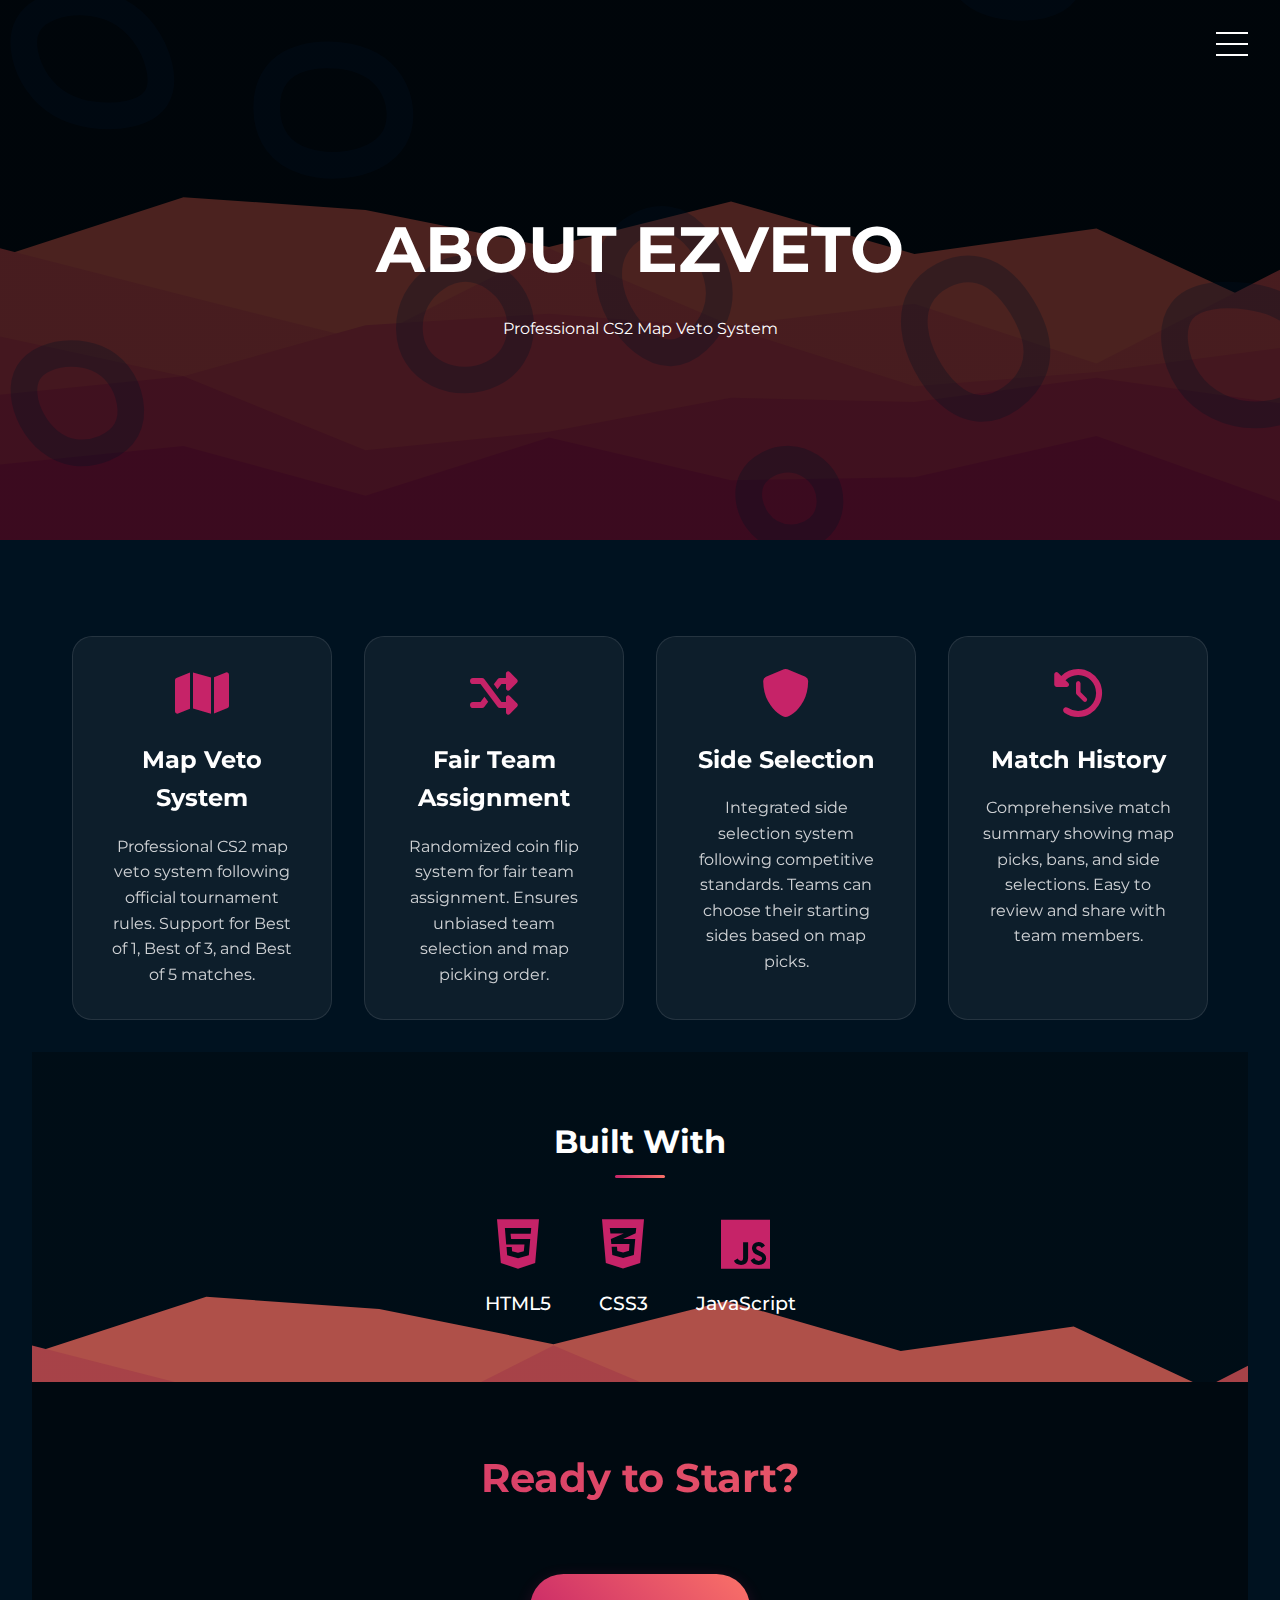
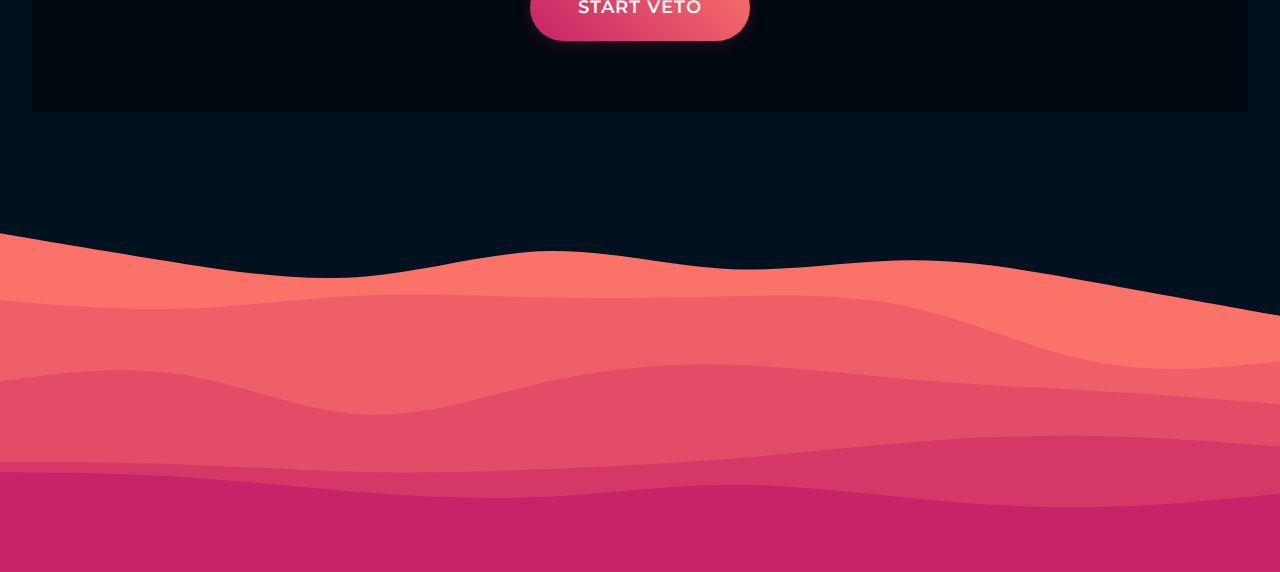
==== about.html @ da6d8704 "Added About Section" ====
<!DOCTYPE html>
<html lang="en">
<head>
    <meta charset="UTF-8">
    <meta name="viewport" content="width=device-width, initial-scale=1.0">
    <title>About EZVeto</title>
    <link rel="stylesheet" href="styles.css">
    <link rel="stylesheet" href="https://cdnjs.cloudflare.com/ajax/libs/font-awesome/6.0.0/css/all.min.css">
    <link href="https://fonts.googleapis.com/css2?family=Montserrat:wght@400;500;600;700&display=swap" rel="stylesheet">
</head>
<body>
    <header class="hero about-hero">
        <div class="hamburger-menu">
            <div class="hamburger">
                <span></span>
                <span></span>
                <span></span>
            </div>
            <nav class="menu">
                <ul>
                    <li><a href="index.html">Home</a></li>
                    <li><a href="index.html#veto">Veto</a></li>
                    <li><a href="#about">About</a></li>
                </ul>
            </nav>
        </div>
        <div class="hero-content">
            <h1>About EZVeto</h1>
            <p>Professional CS2 Map Veto System</p>
        </div>
    </header>

    <section class="about-section">
        <div class="about-container">
            <div class="about-card">
                <i class="fas fa-map"></i>
                <h2>Map Veto System</h2>
                <p>Professional CS2 map veto system following official tournament rules. Support for Best of 1, Best of 3, and Best of 5 matches.</p>
            </div>

            <div class="about-card">
                <i class="fas fa-random"></i>
                <h2>Fair Team Assignment</h2>
                <p>Randomized coin flip system for fair team assignment. Ensures unbiased team selection and map picking order.</p>
            </div>

            <div class="about-card">
                <i class="fas fa-shield-alt"></i>
                <h2>Side Selection</h2>
                <p>Integrated side selection system following competitive standards. Teams can choose their starting sides based on map picks.</p>
            </div>

            <div class="about-card">
                <i class="fas fa-history"></i>
                <h2>Match History</h2>
                <p>Comprehensive match summary showing map picks, bans, and side selections. Easy to review and share with team members.</p>
            </div>
        </div>

        <div class="tech-stack">
            <h2>Built With</h2>
            <div class="tech-icons">
                <div class="tech-item">
                    <i class="fab fa-html5"></i>
                    <span>HTML5</span>
                </div>
                <div class="tech-item">
                    <i class="fab fa-css3-alt"></i>
                    <span>CSS3</span>
                </div>
                <div class="tech-item">
                    <i class="fab fa-js"></i>
                    <span>JavaScript</span>
                </div>
            </div>
        </div>

        <div class="cta-section">
            <h2>Ready to Start?</h2>
            <a href="index.html#veto" class="cta-button"><span>Start Veto</span></a>
        </div>
    </section>

    <footer class="footer">
        <!-- Same footer as main page -->
    </footer>
</body>
</html>
---- styles.css ----
@import url('https://fonts.googleapis.com/css2?family=Montserrat:wght@400;500;600;700&display=swap');

:root {
    --primary-color: #001220;
    --accent-color: #C62368;
    --text-color: #ffffff;
    --secondary-color: #2d2d2d;
}

* {
    margin: 0;
    padding: 0;
    box-sizing: border-box;
}

body {
    font-family: 'Montserrat', sans-serif;
    background-color: var(--primary-color);
    color: var(--text-color);
    line-height: 1.6;
}

/* Header Styles */
.hero {
    height: 100vh;
    background: linear-gradient(rgba(0, 0, 0, 0.7), rgba(0, 0, 0, 0.7)),
                url('images/hero-bg.jpg') no-repeat center center/cover;
    display: flex;
    flex-direction: column;
    position: relative;
    overflow: hidden;
}

.hero::before {
    content: '';
    position: absolute;
    top: 50%;
    left: 50%;
    transform: translate(-50%, -50%);
    width: 100%;
    height: 100%;
    background-image: url('blob.svg');
    background-repeat: no-repeat;
    background-position: center;
    background-size: cover;
    opacity: 0.3;
    z-index: 0;
}

nav, .hero-content {
    position: relative;
    z-index: 1;
}

.logo {
    font-size: 1.5rem;
    font-weight: 700;
    color: var(--accent-color);
}

.nav-links a {
    color: var(--text-color);
    text-decoration: none;
    margin-left: 2rem;
    transition: color 0.3s ease;
}

.nav-links a:hover {
    color: var(--accent-color);
}

.hero-content {
    flex: 1;
    display: flex;
    flex-direction: column;
    justify-content: center;
    align-items: center;
    text-align: center;
    padding: 2rem;
}

.hero-content h1 {
    font-size: 4rem;
    margin-bottom: 1rem;
    text-transform: uppercase;
    font-weight: 700;
}

.cta-button {
    display: inline-block;
    padding: 1.2rem 3rem;
    background: linear-gradient(45deg, var(--accent-color), #fa7268);
    color: var(--text-color);
    text-decoration: none;
    border-radius: 50px;
    margin-top: 2rem;
    font-weight: 600;
    font-size: 1.1rem;
    letter-spacing: 1px;
    text-transform: uppercase;
    transition: all 0.3s ease;
    box-shadow: 0 4px 15px rgba(198, 35, 104, 0.2);
    position: relative;
    overflow: hidden;
}

.cta-button::before {
    content: '';
    position: absolute;
    top: 0;
    left: 0;
    width: 100%;
    height: 100%;
    background: linear-gradient(45deg, #fa7268, var(--accent-color));
    opacity: 0;
    transition: opacity 0.3s ease;
}

.cta-button:hover {
    transform: translateY(-3px);
    box-shadow: 0 6px 20px rgba(198, 35, 104, 0.3);
}

.cta-button:hover::before {
    opacity: 1;
}

.cta-button span {
    position: relative;
    z-index: 1;
}

/* Veto Section */
.veto-section {
    min-height: 100vh;
    padding: 4rem 2rem;
    position: relative;
}

.progress-container {
    display: flex;
    justify-content: center;
    margin-bottom: 3rem;
    gap: 2rem;
}

.progress-step {
    padding: 0.5rem 1.5rem;
    border-radius: 20px;
    background: var(--secondary-color);
    color: var(--text-color);
    opacity: 0.5;
    transition: all 0.3s ease;
}

.progress-step.active {
    opacity: 1;
    background: var(--accent-color);
}

.phase-container {
    display: none;
    opacity: 0;
    transition: opacity 0.3s ease;
}

.phase-container.active {
    display: block;
    opacity: 1;
}

/* Coin Flip Animation */
.coin-container {
    display: flex;
    flex-direction: column;
    align-items: center;
    perspective: 1000px;
    margin: 4rem auto;
    width: 200px;
}

.coin {
    position: relative;
    width: 200px;
    height: 200px;
    transform-style: preserve-3d;
    transition: transform 1.5s ease-in-out;
}

.coin .side-a,
.coin .side-b {
    position: absolute;
    width: 100%;
    height: 100%;
    backface-visibility: hidden;
    border-radius: 50%;
    display: flex;
    align-items: center;
    justify-content: center;
    font-size: 1.5rem;
    font-weight: bold;
    background: linear-gradient(45deg, var(--accent-color), #fa7268);
    box-shadow: 0 0 20px rgba(198, 35, 104, 0.3);
}

.coin .side-b {
    transform: rotateY(180deg);
}

@keyframes spin {
    0% { transform: rotateY(0); }
    100% { transform: rotateY(1800deg); }
}

/* Maps Grid */
.maps-grid {
    display: grid;
    grid-template-columns: repeat(auto-fit, minmax(250px, 1fr));
    gap: 2rem;
    margin: 2rem 0;
}

.map-card {
    position: relative;
    transition: all 0.3s ease;
}

.map-card.banned {
    opacity: 0.3;
    transform: scale(0.95) translateY(10px);
}

.map-card.selected {
    transform: scale(1.05);
    box-shadow: 0 0 20px rgba(198, 35, 104, 0.5);
}

/* Side Selection */
.sides-container {
    display: flex;
    justify-content: center;
    gap: 4rem;
    margin: 3rem 0;
}

.side {
    width: 120px;
    height: 120px;
    display: flex;
    align-items: center;
    justify-content: center;
    border-radius: 20px;
    background: rgba(255, 255, 255, 0.05);
    cursor: pointer;
    transition: all 0.3s ease;
    backdrop-filter: blur(4px);
    border: 1px solid rgba(255, 255, 255, 0.1);
    font-size: 1.8rem;
    font-weight: 600;
    position: relative;
    overflow: hidden;
}

.side::before {
    content: '';
    position: absolute;
    top: 0;
    left: -100%;
    width: 100%;
    height: 100%;
    background: linear-gradient(
        90deg,
        transparent,
        rgba(255, 255, 255, 0.1),
        transparent
    );
    transition: 0.5s;
}

.side:hover::before {
    left: 100%;
}

.side.ct {
    color: #5AB2FF;
    border-color: rgba(90, 178, 255, 0.3);
}

.side.t {
    color: #FFB156;
    border-color: rgba(255, 177, 86, 0.3);
}

.side:hover {
    transform: translateY(-5px);
}

.side.ct:hover {
    background: rgba(90, 178, 255, 0.1);
    box-shadow: 0 8px 32px 0 rgba(90, 178, 255, 0.2);
}

.side.t:hover {
    background: rgba(255, 177, 86, 0.1);
    box-shadow: 0 8px 32px 0 rgba(255, 177, 86, 0.2);
}

.side.selected {
    transform: scale(1.05);
}

.side.ct.selected {
    background: rgba(90, 178, 255, 0.2);
    border-color: rgba(90, 178, 255, 0.5);
    box-shadow: 0 8px 32px 0 rgba(90, 178, 255, 0.3);
}

.side.t.selected {
    background: rgba(255, 177, 86, 0.2);
    border-color: rgba(255, 177, 86, 0.5);
    box-shadow: 0 8px 32px 0 rgba(255, 177, 86, 0.3);
}

/* Add icons to the sides */
.side::after {
    font-family: "Font Awesome 5 Free";
    font-size: 2.5rem;
    margin-bottom: 0.5rem;
    display: block;
}

.side.ct::after {
    content: '\f132';  /* shield icon */
}

.side.t::after {
    content: '\f554';  /* skull icon */
}

.side {
    flex-direction: column;
}

/* Add animation for selection */
@keyframes selectPulse {
    0% {
        transform: scale(1.05);
    }
    50% {
        transform: scale(1.1);
    }
    100% {
        transform: scale(1.05);
    }
}

.side.selected {
    animation: selectPulse 2s infinite;
}

/* Responsive adjustments */
@media (max-width: 480px) {
    .sides-container {
        gap: 2rem;
    }
    
    .side {
        width: 100px;
        height: 100px;
        font-size: 1.5rem;
    }
    
    .side::after {
        font-size: 2rem;
    }
}

/* Summary */
.summary-content {
    text-align: center;
    margin: 3rem 0;
}

/* Add styles for the reset/new veto button */
.reset-button {
    padding: 1.5rem 3rem;
    font-size: 1.3rem;
    background: linear-gradient(135deg, #1a2a3a, #1a2a3c);
    color: var(--text-color);
    border: none;
    border-radius: 50px;
    cursor: pointer;
    transition: all 0.4s cubic-bezier(0.175, 0.885, 0.32, 1.275);
    font-weight: 600;
    text-transform: uppercase;
    position: relative;
    overflow: hidden;
    z-index: 1;
    margin: 2rem auto;
    display: block;
}

.reset-button::before {
    content: '';
    position: absolute;
    top: 0;
    left: 0;
    width: 100%;
    height: 100%;
    background: linear-gradient(45deg, var(--accent-color), #fa7268);
    opacity: 0;
    transition: opacity 0.3s ease;
    z-index: -1;
}

.reset-button:hover {
    transform: translateY(-3px);
    box-shadow: 0 6px 20px rgba(198, 35, 104, 0.2);
}

.reset-button:hover::before {
    opacity: 1;
}

.reset-button:active {
    transform: translateY(-1px);
    box-shadow: 0 3px 10px rgba(198, 35, 104, 0.2);
}

/* Footer Styles */
.footer {
    background-color: transparent;
    position: relative;
    margin-top: 300px;
    padding: 4rem 2rem 2rem;
}

.footer::before {
    content: '';
    position: absolute;
    top: -300px;
    left: 0;
    width: 100%;
    height: calc(100% + 300px);
    background-image: url('layer.svg');
    background-position: bottom;
    background-repeat: no-repeat;
    background-size: 100% auto;
    z-index: -1;
    pointer-events: none;
}

.footer-content {
    position: relative;
    z-index: 1;
    max-width: 1200px;
    margin: 0 auto;
    display: grid;
    grid-template-columns: repeat(auto-fit, minmax(250px, 1fr));
    gap: 3rem;
    padding: 0 2rem;
}

.footer-section h4 {
    color: var(--text-color);
    font-size: 1.2rem;
    margin-bottom: 1.5rem;
    font-weight: 700;
}

.footer-section p {
    color: var(--text-color);
    opacity: 1;
    line-height: 1.6;
    font-weight: 500;
}

.footer-section ul {
    list-style: none;
}

.footer-section ul li {
    margin-bottom: 0.8rem;
}

.footer-section ul li a {
    color: var(--text-color);
    text-decoration: none;
    opacity: 1;
    transition: all 0.3s ease;
    font-weight: 500;
}

.footer-section ul li a:hover {
    color: var(--accent-color);
    opacity: 1;
}

.footer-section ul li a i {
    margin-right: 0.5rem;
}

.footer-bottom {
    position: relative;
    z-index: 1;
    text-align: center;
    margin-top: 4rem;
    padding-top: 2rem;
    border-top: 1px solid rgba(255, 255, 255, 0.1);
}

.footer-bottom p {
    color: var(--text-color);
    opacity: 1;
    font-size: 0.9rem;
    font-weight: 500;
}

@media (max-width: 768px) {
    .footer-content {
        grid-template-columns: 1fr;
        gap: 2rem;
    }

    .footer-section {
        text-align: center;
    }
}

/* Remove old nav styles and add hamburger styles */
.hamburger-menu {
    position: fixed;
    top: 2rem;
    right: 2rem;
    z-index: 100;
}

.hamburger {
    width: 32px;
    height: 24px;
    position: relative;
    cursor: pointer;
    display: flex;
    flex-direction: column;
    justify-content: space-between;
    z-index: 101;
}

.hamburger span {
    display: block;
    width: 100%;
    height: 2px;
    background-color: var(--text-color);
    transition: all 0.3s ease;
}

/* Hamburger animation */
.hamburger.active span:nth-child(1) {
    transform: translateY(11px) rotate(45deg);
}

.hamburger.active span:nth-child(2) {
    opacity: 0;
}

.hamburger.active span:nth-child(3) {
    transform: translateY(-11px) rotate(-45deg);
}

/* Menu styles */
.menu {
    position: fixed;
    top: 0;
    right: -100%;
    width: 300px;
    height: 100vh;
    background: rgba(0, 18, 32, 0.95);
    backdrop-filter: blur(10px);
    padding: 6rem 2rem 2rem;
    transition: right 0.3s ease;
}

.menu.active {
    right: 0;
}

.menu ul {
    list-style: none;
}

.menu ul li {
    margin-bottom: 1.5rem;
}

.menu ul li a {
    color: var(--text-color);
    text-decoration: none;
    font-size: 1.2rem;
    font-weight: 500;
    transition: color 0.3s ease;
}

.menu ul li a:hover {
    color: var(--accent-color);
}

@media (max-width: 768px) {
    .menu {
        width: 100%;
    }
}

/* Add/modify these styles */
.format-buttons {
    display: flex;
    justify-content: center;
    gap: 2rem;
    margin: 3rem 0;
}

.format-btn {
    padding: 1.5rem 3rem;
    font-size: 1.3rem;
    background: linear-gradient(135deg, #1a2a3a, #1a2a3c);
    color: var(--text-color);
    border: none;
    border-radius: 50px;
    cursor: pointer;
    transition: all 0.4s cubic-bezier(0.175, 0.885, 0.32, 1.275);
    font-weight: 600;
    text-transform: uppercase;
    position: relative;
    overflow: hidden;
    z-index: 1;
}

.format-btn::before {
    content: '';
    position: absolute;
    top: 0;
    left: -100%;
    width: 100%;
    height: 100%;
    background: linear-gradient(
        90deg,
        transparent,
        rgba(255, 255, 255, 0.2),
        transparent
    );
    transition: 0.5s;
}

.format-btn:hover {
    transform: translateY(-3px);
    background: rgba(255, 255, 255, 0.15);
    box-shadow: 0 8px 32px 0 rgba(31, 38, 135, 0.47);
}

.format-btn:hover::before {
    left: 100%;
}

/* Coin Flip Button */
.flip-button {
    padding: 1rem 2.5rem;
    font-size: 1.1rem;
    background: linear-gradient(
        45deg,
        rgba(198, 35, 104, 0.8),
        rgba(250, 114, 104, 0.8)
    );
    color: var(--text-color);
    border: none;
    border-radius: 50px;
    cursor: pointer;
    transition: all 0.3s ease;
    backdrop-filter: blur(4px);
    box-shadow: 0 8px 32px 0 rgba(198, 35, 104, 0.3);
    font-weight: 600;
    letter-spacing: 1px;
    text-transform: uppercase;
    margin: 2rem auto;
    position: relative;
    overflow: hidden;
    display: block;
}

.flip-button::before {
    content: '';
    position: absolute;
    top: 0;
    left: 0;
    width: 100%;
    height: 100%;
    background: linear-gradient(
        45deg,
        rgba(250, 114, 104, 0.8),
        rgba(198, 35, 104, 0.8)
    );
    opacity: 0;
    transition: opacity 0.3s ease;
}

.flip-button:hover {
    transform: translateY(-3px);
    box-shadow: 0 12px 32px 0 rgba(198, 35, 104, 0.4);
}

.flip-button:hover::before {
    opacity: 1;
}

.flip-button:disabled {
    opacity: 0.7;
    cursor: not-allowed;
    transform: none;
}

/* Map Items */
.maps-list {
    display: grid;
    grid-template-columns: repeat(auto-fit, minmax(150px, 1fr));
    gap: 1rem;
    max-width: 800px;
    margin: 2rem auto;
    padding: 0 1rem;
}

.map-item {
    padding: 1rem;
    background: rgba(255, 255, 255, 0.05);
    border-radius: 12px;
    cursor: pointer;
    transition: all 0.3s ease;
    text-align: center;
    backdrop-filter: blur(4px);
    border: 1px solid rgba(255, 255, 255, 0.1);
    font-weight: 500;
    letter-spacing: 0.5px;
    position: relative;
    overflow: hidden;
    display: flex;
    align-items: center;
    justify-content: center;
    min-height: 60px;
}

.map-item::before {
    content: '';
    position: absolute;
    top: 0;
    left: -100%;
    width: 100%;
    height: 100%;
    background: linear-gradient(
        90deg,
        transparent,
        rgba(255, 255, 255, 0.1),
        transparent
    );
    transition: 0.5s;
}

.map-item:hover {
    transform: translateY(-2px);
    background: rgba(198, 35, 104, 0.2);
    border-color: rgba(198, 35, 104, 0.3);
}

.map-item:hover::before {
    left: 100%;
}

.map-item.banned {
    opacity: 0.5;
    text-decoration: line-through;
    cursor: not-allowed;
    transform: scale(0.95);
    background: rgba(255, 0, 0, 0.1);
}

.map-item.picked {
    background: rgba(198, 35, 104, 0.3);
    transform: scale(1.02);
    border-color: rgba(198, 35, 104, 0.5);
    font-weight: 600;
}

/* Ban Lists */
.veto-status {
    display: grid;
    grid-template-columns: repeat(auto-fit, minmax(200px, 1fr));
    gap: 1.5rem;
    margin: 2rem auto;
    max-width: 800px;
    padding: 0 1rem;
}

.team-bans {
    flex: unset;
    max-width: none;
    width: 100%;
}

.team-bans h3 {
    text-align: center;
    margin-bottom: 1rem;
    color: var(--accent-color);
    font-weight: 600;
}

.ban-list {
    list-style: none;
    margin-top: 1rem;
}

.ban-list li {
    padding: 0.8rem;
    background: rgba(255, 255, 255, 0.05);
    margin-bottom: 0.8rem;
    border-radius: 8px;
    text-align: center;
    transition: all 0.3s ease;
    border: 1px solid rgba(255, 255, 255, 0.1);
}

.ban-list li.pick {
    background: rgba(198, 35, 104, 0.2);
    border-color: rgba(198, 35, 104, 0.3);
}

/* Turn Indicator */
.turn-indicator {
    text-align: center;
    font-size: 1.5rem;
    font-weight: 600;
    color: var(--accent-color);
    margin: 1rem 0;
    padding: 1rem;
    background: rgba(255, 255, 255, 0.05);
    border-radius: 50px;
    backdrop-filter: blur(4px);
    border: 1px solid rgba(255, 255, 255, 0.1);
    animation: pulse 2s infinite;
    transition: all 0.3s ease;
}

@keyframes pulse {
    0% {
        transform: scale(1);
        color: var(--accent-color);
    }
    50% {
        transform: scale(1.05);
        color: #fa7268;
    }
    100% {
        transform: scale(1);
        color: var(--accent-color);
    }
}

/* Phase Headers */
.phase-container h2 {
    text-align: center;
    margin-bottom: 2rem;
    font-size: 2rem;
    font-weight: 600;
    background: linear-gradient(45deg, var(--accent-color), #fa7268);
    -webkit-background-clip: text;
    -webkit-text-fill-color: transparent;
    position: relative;
}

.phase-container h2::after {
    content: '';
    position: absolute;
    bottom: -10px;
    left: 50%;
    transform: translateX(-50%);
    width: 50px;
    height: 3px;
    background: linear-gradient(45deg, var(--accent-color), #fa7268);
    border-radius: 3px;
}

.map-order-item {
    background: rgba(255, 255, 255, 0.05);
    padding: 1rem;
    margin: 0.5rem 0;
    border-radius: 8px;
    backdrop-filter: blur(4px);
    border: 1px solid rgba(255, 255, 255, 0.1);
}

/* Add responsive breakpoints */
@media (max-width: 768px) {
    .maps-list {
        grid-template-columns: repeat(2, 1fr);
        gap: 0.8rem;
    }
}

@media (max-width: 480px) {
    .maps-list {
        grid-template-columns: repeat(1, 1fr);
        max-width: 300px;
    }
}

/* Add a subtle animation for state changes */
.map-item {
    animation: fadeIn 0.3s ease-out;
}

@keyframes fadeIn {
    from {
        opacity: 0;
        transform: translateY(10px);
    }
    to {
        opacity: 1;
        transform: translateY(0);
    }
}

/* Add these styles for the summary cards */
.maps-summary {
    display: flex;
    flex-direction: column;
    gap: 1.5rem;
    max-width: 600px;
    margin: 0 auto;
}

.format-display {
    background: rgba(255, 255, 255, 0.05);
    padding: 1.5rem;
    border-radius: 12px;
    margin-bottom: 2rem;
    backdrop-filter: blur(4px);
    border: 1px solid rgba(255, 255, 255, 0.1);
    max-width: 600px;
    margin: 0 auto 2rem;
}

.format-display h3 {
    font-size: 1.8rem;
    background: linear-gradient(45deg, var(--accent-color), #fa7268);
    -webkit-background-clip: text;
    -webkit-text-fill-color: transparent;
    text-align: center;
    font-weight: 700;
}

.map-summary-card {
    background: rgba(255, 255, 255, 0.05);
    border-radius: 12px;
    overflow: hidden;
    backdrop-filter: blur(4px);
    border: 1px solid rgba(255, 255, 255, 0.1);
    transition: all 0.3s ease;
}

.map-summary-card:hover {
    transform: translateY(-2px);
    box-shadow: 0 8px 32px 0 rgba(31, 38, 135, 0.2);
}

.map-number {
    background: linear-gradient(45deg, var(--accent-color), #fa7268);
    color: var(--text-color);
    padding: 0.8rem;
    font-weight: 600;
    text-align: center;
    letter-spacing: 1px;
}

.map-details {
    padding: 1.2rem;
}

.map-name {
    font-size: 1.6rem;
    font-weight: 700;
    margin-bottom: 0.8rem;
    text-transform: uppercase;
    letter-spacing: 1px;
}

.map-info {
    display: flex;
    justify-content: space-between;
    align-items: center;
    gap: 1rem;
    flex-wrap: wrap;
}

.map-info span {
    display: flex;
    align-items: center;
    gap: 0.5rem;
    color: rgba(255, 255, 255, 0.8);
    font-size: 0.85rem;
}

.map-info i {
    color: var(--accent-color);
    font-size: 1rem;
}

@media (max-width: 480px) {
    .map-info {
        flex-direction: column;
        align-items: flex-start;
        gap: 0.8rem;
    }
}

/* Add animation for cards */
.map-summary-card {
    animation: slideIn 0.5s ease-out forwards;
    opacity: 0;
}

.map-summary-card:nth-child(1) { animation-delay: 0.1s; }
.map-summary-card:nth-child(2) { animation-delay: 0.2s; }
.map-summary-card:nth-child(3) { animation-delay: 0.3s; }
.map-summary-card:nth-child(4) { animation-delay: 0.4s; }
.map-summary-card:nth-child(5) { animation-delay: 0.5s; }

@keyframes slideIn {
    from {
        opacity: 0;
        transform: translateY(20px);
    }
    to {
        opacity: 1;
        transform: translateY(0);
    }
}

/* Add styles for the toss result */
.toss-result {
    text-align: center;
    margin-top: 1rem;
    font-size: 1.2rem;
    font-weight: 500;
    min-height: 1.8rem;
    color: var(--accent-color);
    opacity: 0;
    transform: translateY(-10px);
    transition: all 0.3s ease;
}

.toss-result.show {
    opacity: 1;
    transform: translateY(0);
}

/* Update media queries for better mobile display */
@media (max-width: 768px) {
    .maps-summary,
    .format-display {
        max-width: 90%;
    }
}

/* Add these styles for the map order text */
.map-order {
    text-align: center;
    margin: 2rem 0;
    padding: 1rem;
    background: rgba(255, 255, 255, 0.05);
    border-radius: 12px;
    backdrop-filter: blur(4px);
    border: 1px solid rgba(255, 255, 255, 0.1);
    font-size: 1.4rem;
    font-weight: 600;
    color: var(--accent-color);
    letter-spacing: 0.5px;
    animation: fadeIn 0.3s ease-out;
}

.map-order span {
    color: var(--text-color);
    font-weight: 700;
    text-transform: uppercase;
}

/* Add these styles to your existing styles.css */

.about-hero {
    height: 60vh;
    background: linear-gradient(rgba(0, 0, 0, 0.7), rgba(0, 0, 0, 0.7)),
                url('peak.svg') no-repeat center bottom/cover;
}

.about-section {
    padding: 4rem 2rem;
    position: relative;
    background: var(--primary-color);
}

.about-container {
    display: grid;
    grid-template-columns: repeat(auto-fit, minmax(250px, 1fr));
    gap: 2rem;
    max-width: 1200px;
    margin: 0 auto;
    padding: 2rem;
}

.about-card {
    background: rgba(255, 255, 255, 0.05);
    padding: 2rem;
    border-radius: 20px;
    text-align: center;
    backdrop-filter: blur(4px);
    border: 1px solid rgba(255, 255, 255, 0.1);
    transition: all 0.3s ease;
}

.about-card:hover {
    transform: translateY(-10px);
    background: rgba(255, 255, 255, 0.08);
    box-shadow: 0 8px 32px 0 rgba(31, 38, 135, 0.2);
}

.about-card i {
    font-size: 3rem;
    color: var(--accent-color);
    margin-bottom: 1.5rem;
}

.about-card h2 {
    font-size: 1.5rem;
    margin-bottom: 1rem;
    color: var(--text-color);
}

.about-card p {
    color: rgba(255, 255, 255, 0.8);
    line-height: 1.6;
}

.tech-stack {
    text-align: center;
    padding: 4rem 2rem;
    background: linear-gradient(rgba(0, 0, 0, 0.3), rgba(0, 0, 0, 0.3)),
                url('peak.svg') no-repeat center center/cover;
}

.tech-stack h2 {
    font-size: 2rem;
    margin-bottom: 3rem;
    color: var(--text-color);
    position: relative;
}

.tech-stack h2::after {
    content: '';
    position: absolute;
    bottom: -10px;
    left: 50%;
    transform: translateX(-50%);
    width: 50px;
    height: 3px;
    background: linear-gradient(45deg, var(--accent-color), #fa7268);
    border-radius: 3px;
}

.tech-icons {
    display: flex;
    justify-content: center;
    gap: 3rem;
    flex-wrap: wrap;
}

.tech-item {
    display: flex;
    flex-direction: column;
    align-items: center;
    gap: 1rem;
}

.tech-item i {
    font-size: 3.5rem;
    color: var(--accent-color);
}

.tech-item span {
    font-size: 1.2rem;
    font-weight: 500;
}

.cta-section {
    text-align: center;
    padding: 4rem 2rem;
    background: linear-gradient(rgba(0, 0, 0, 0.5), rgba(0, 0, 0, 0.5));
}

.cta-section h2 {
    font-size: 2.5rem;
    margin-bottom: 2rem;
    background: linear-gradient(45deg, var(--accent-color), #fa7268);
    -webkit-background-clip: text;
    -webkit-text-fill-color: transparent;
}

/* Responsive adjustments */
@media (max-width: 768px) {
    .about-hero {
        height: 50vh;
    }

    .about-container {
        grid-template-columns: 1fr;
        padding: 1rem;
    }

    .tech-icons {
        gap: 2rem;
    }

    .tech-item i {
        font-size: 2.5rem;
    }

    .cta-section h2 {
        font-size: 2rem;
    }
}
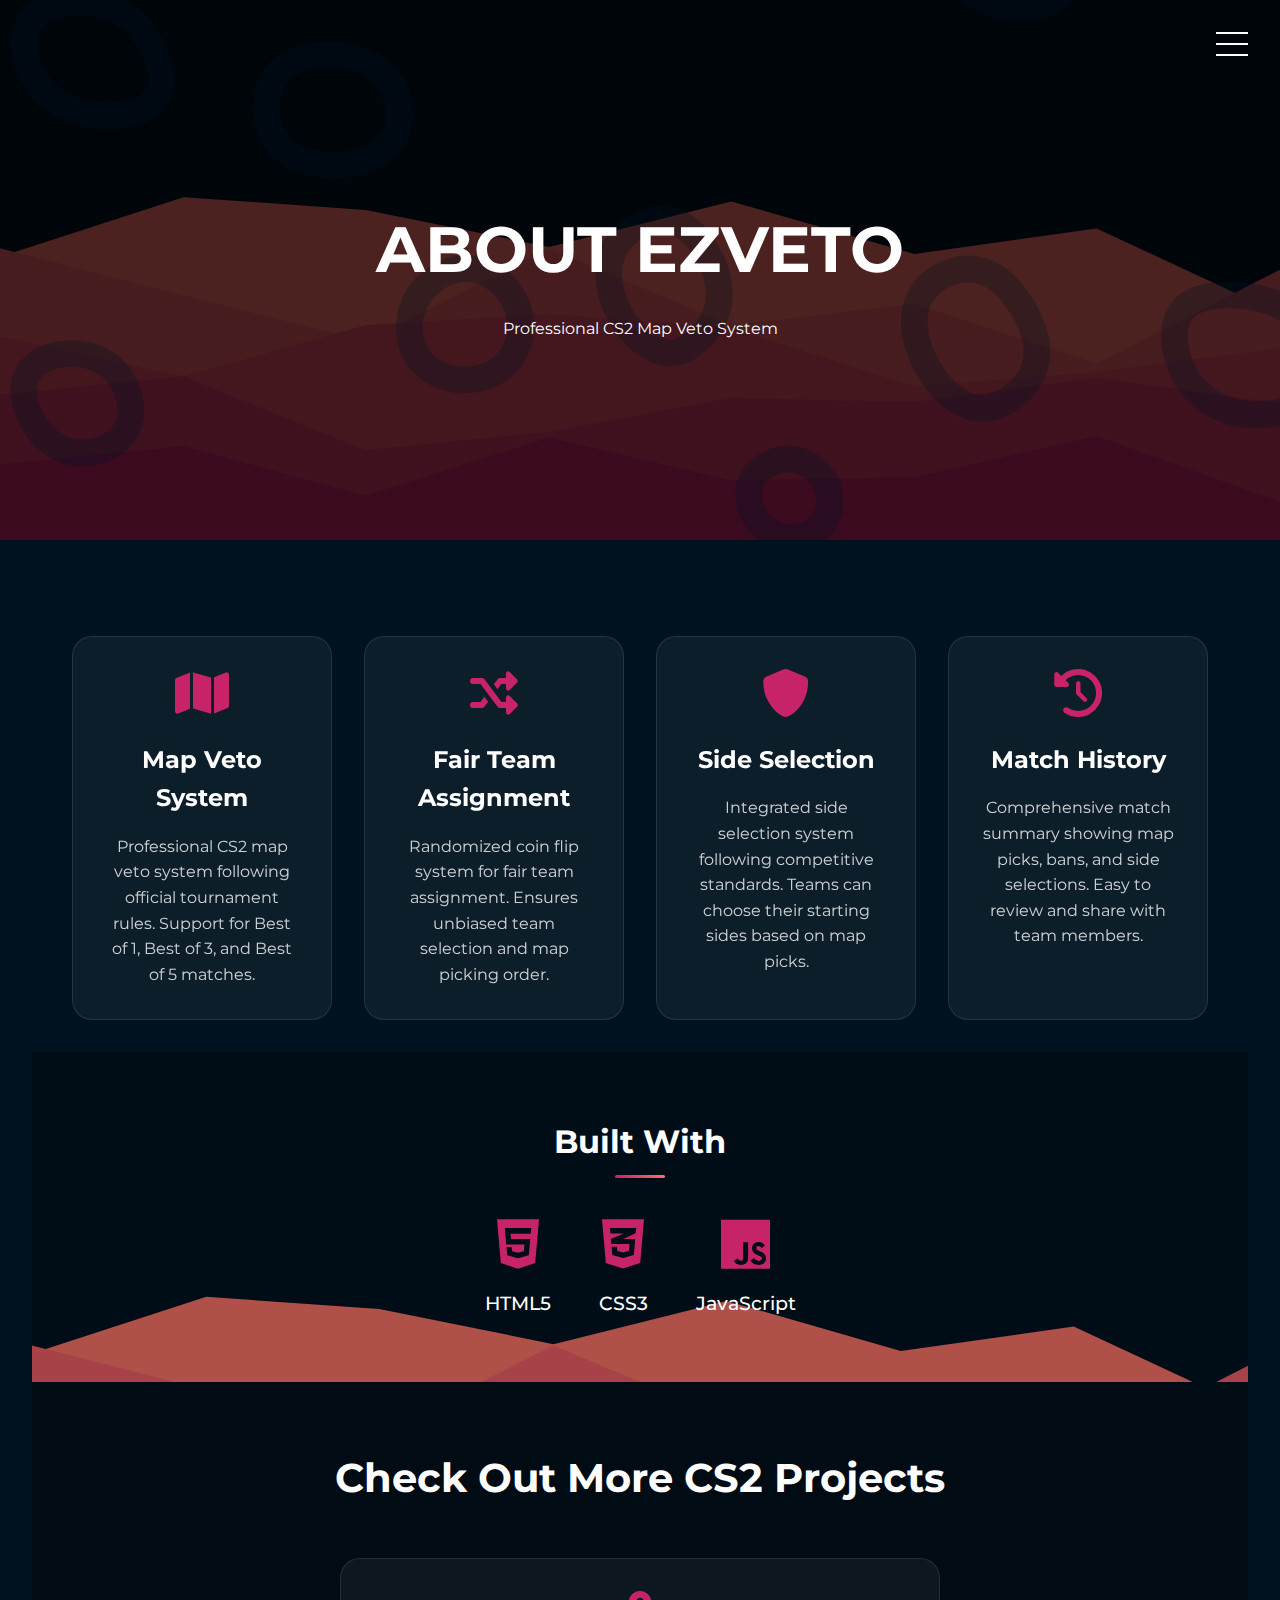
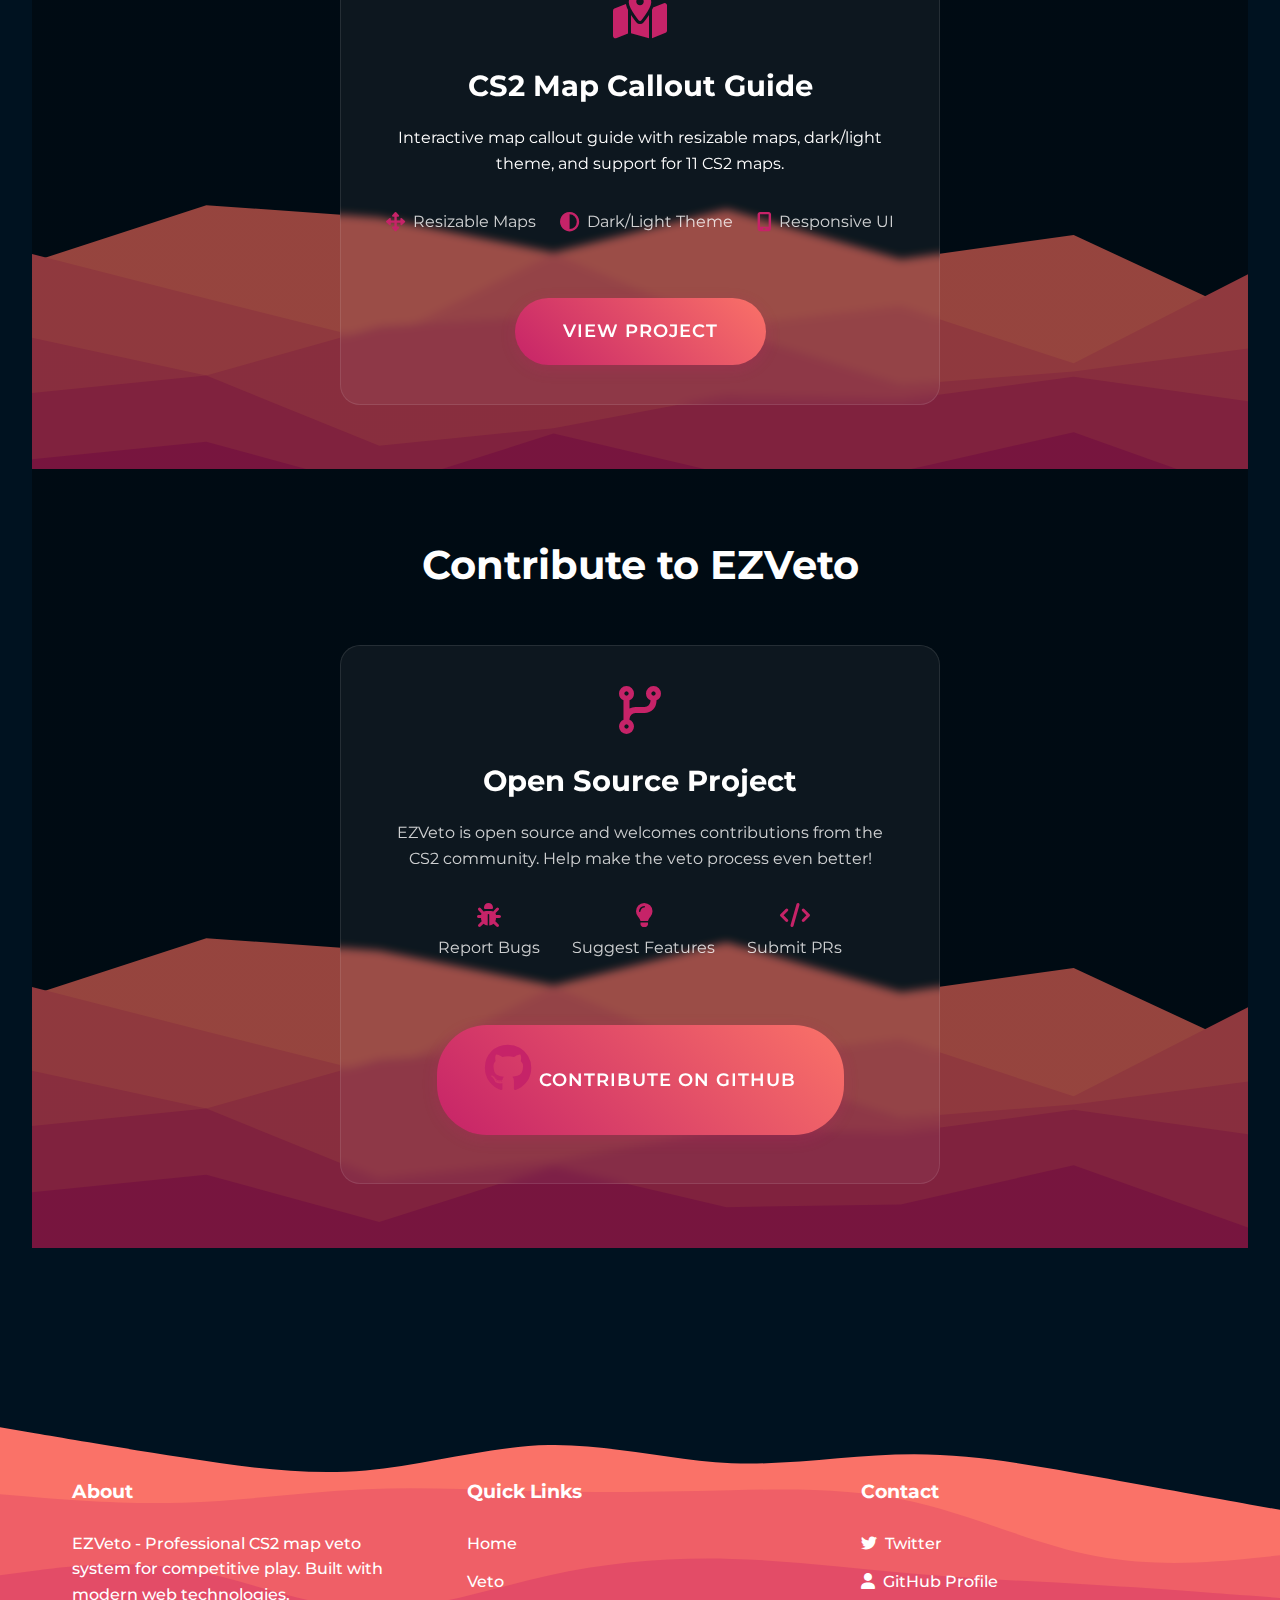
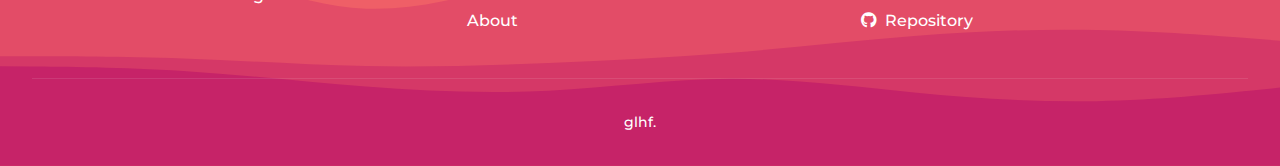
==== commit 2172f72c: "Polished UI" ====
--- a/about.html
+++ b/about.html
@@ -75,14 +75,75 @@
             </div>
         </div>
 
-        <div class="cta-section">
-            <h2>Ready to Start?</h2>
-            <a href="index.html#veto" class="cta-button"><span>Start Veto</span></a>
+        <div class="related-projects">
+            <h2>Check Out More CS2 Projects</h2>
+            <div class="project-card">
+                <i class="fas fa-map-marked-alt"></i>
+                <h3>CS2 Map Callout Guide</h3>
+                <p>Interactive map callout guide with resizable maps, dark/light theme, and support for 11 CS2 maps.</p>
+                <ul class="project-features">
+                    <li><i class="fas fa-arrows-alt"></i> Resizable Maps</li>
+                    <li><i class="fas fa-adjust"></i> Dark/Light Theme</li>
+                    <li><i class="fas fa-mobile-alt"></i> Responsive UI</li>
+                </ul>
+                <a href="https://callouts-gg.netlify.app/" class="cta-button" target="_blank"><span>View Project</span></a>
+            </div>
+        </div>
+
+        <div class="contribute-section">
+            <h2>Contribute to EZVeto</h2>
+            <div class="contribute-card">
+                <i class="fas fa-code-branch"></i>
+                <h3>Open Source Project</h3>
+                <p>EZVeto is open source and welcomes contributions from the CS2 community. Help make the veto process even better!</p>
+                <div class="contribute-features">
+                    <div class="feature">
+                        <i class="fas fa-bug"></i>
+                        <span>Report Bugs</span>
+                    </div>
+                    <div class="feature">
+                        <i class="fas fa-lightbulb"></i>
+                        <span>Suggest Features</span>
+                    </div>
+                    <div class="feature">
+                        <i class="fas fa-code"></i>
+                        <span>Submit PRs</span>
+                    </div>
+                </div>
+                <a href="https://github.com/ShiiiivanshSingh/EZVeto" class="cta-button" target="_blank">
+                    <span><i class="fab fa-github"></i> Contribute on GitHub</span>
+                </a>
+            </div>
         </div>
     </section>
 
     <footer class="footer">
-        <!-- Same footer as main page -->
+        <div class="footer-content">
+            <div class="footer-section">
+                <h4>About</h4>
+                <p>EZVeto - Professional CS2 map veto system for competitive play. Built with modern web technologies.</p>
+            </div>
+            <div class="footer-section">
+                <h4>Quick Links</h4>
+                <ul>
+                    <li><a href="index.html">Home</a></li>
+                    <li><a href="index.html#veto">Veto</a></li>
+                    <li><a href="about.html">About</a></li>
+                </ul>
+            </div>
+            <div class="footer-section">
+                <h4>Contact</h4>
+                <ul>
+                    <li><a href="https://twitter.com/de_mirage_fan" target="_blank"><i class="fab fa-twitter"></i>Twitter</a></li>
+                    <li><a href="https://github.com/ShiiiivanshSingh" target="_blank"><i class="fas fa-user"></i>GitHub Profile</a></li>
+                    <li><a href="https://github.com/ShiiiivanshSingh/EZVeto" target="_blank"><i class="fab fa-github"></i>Repository</a></li>
+                </ul>
+            </div>
+        </div>
+
+        <div class="footer-bottom" style="margin-top: 2rem;">
+            <p>glhf.</p>
+        </div>
     </footer>
 </body>
 </html> --- a/styles.css
+++ b/styles.css
@@ -431,17 +431,17 @@
 .footer {
     background-color: transparent;
     position: relative;
-    margin-top: 300px;
+    margin-top: 100px;
     padding: 4rem 2rem 2rem;
 }
 
 .footer::before {
     content: '';
     position: absolute;
-    top: -300px;
+    top: -100px;
     left: 0;
     width: 100%;
-    height: calc(100% + 300px);
+    height: calc(100% + 100px);
     background-image: url('layer.svg');
     background-position: bottom;
     background-repeat: no-repeat;
@@ -1230,4 +1230,152 @@
     .cta-section h2 {
         font-size: 2rem;
     }
+}
+
+/* Add these styles for the related projects section */
+.related-projects {
+    text-align: center;
+    padding: 4rem 2rem;
+    background: linear-gradient(rgba(0, 0, 0, 0.4), rgba(0, 0, 0, 0.4)),
+                url('peak.svg') no-repeat center center/cover;
+}
+
+.related-projects h2 {
+    font-size: 2.5rem;
+    margin-bottom: 3rem;
+    color: var(--text-color);
+    position: relative;
+}
+
+.project-card {
+    background: rgba(255, 255, 255, 0.05);
+    padding: 2rem;
+    border-radius: 20px;
+    backdrop-filter: blur(4px);
+    border: 1px solid rgba(255, 255, 255, 0.1);
+    max-width: 600px;
+    margin: 0 auto;
+    transition: all 0.3s ease;
+}
+
+.project-card:hover {
+    transform: translateY(-5px);
+    box-shadow: 0 8px 32px 0 rgba(198, 35, 104, 0.2);
+}
+
+.project-card i {
+    font-size: 3rem;
+    color: var(--accent-color);
+    margin-bottom: 1.5rem;
+}
+
+.project-card h3 {
+    font-size: 1.8rem;
+    margin-bottom: 1rem;
+    color: var(--text-color);
+}
+
+.project-features {
+    list-style: none;
+    margin: 2rem 0;
+    display: flex;
+    flex-wrap: wrap;
+    justify-content: center;
+    gap: 1.5rem;
+}
+
+.project-features li {
+    display: flex;
+    align-items: center;
+    gap: 0.5rem;
+    color: rgba(255, 255, 255, 0.8);
+}
+
+.project-features i {
+    font-size: 1.2rem;
+    margin: 0;
+}
+
+/* Add styles for the contribute section */
+.contribute-section {
+    text-align: center;
+    padding: 4rem 2rem;
+    background: linear-gradient(rgba(0, 0, 0, 0.4), rgba(0, 0, 0, 0.4)),
+                url('peak.svg') no-repeat center center/cover;
+}
+
+.contribute-section h2 {
+    font-size: 2.5rem;
+    margin-bottom: 3rem;
+    color: var(--text-color);
+    position: relative;
+}
+
+.contribute-card {
+    background: rgba(255, 255, 255, 0.05);
+    padding: 2.5rem;
+    border-radius: 20px;
+    backdrop-filter: blur(4px);
+    border: 1px solid rgba(255, 255, 255, 0.1);
+    max-width: 600px;
+    margin: 0 auto;
+    transition: all 0.3s ease;
+}
+
+.contribute-card:hover {
+    transform: translateY(-5px);
+    box-shadow: 0 8px 32px 0 rgba(198, 35, 104, 0.2);
+}
+
+.contribute-card i {
+    font-size: 3rem;
+    color: var(--accent-color);
+    margin-bottom: 1.5rem;
+}
+
+.contribute-card h3 {
+    font-size: 1.8rem;
+    margin-bottom: 1rem;
+    color: var(--text-color);
+}
+
+.contribute-card p {
+    color: rgba(255, 255, 255, 0.8);
+    line-height: 1.6;
+    margin-bottom: 2rem;
+}
+
+.contribute-features {
+    display: flex;
+    justify-content: center;
+    gap: 2rem;
+    margin: 2rem 0;
+    flex-wrap: wrap;
+}
+
+.feature {
+    display: flex;
+    flex-direction: column;
+    align-items: center;
+    gap: 0.5rem;
+}
+
+.feature i {
+    font-size: 1.5rem;
+    margin: 0;
+}
+
+.feature span {
+    font-size: 1rem;
+    color: rgba(255, 255, 255, 0.8);
+}
+
+/* Update repository link icon */
+.footer-section ul li a i.fa-code-branch {
+    margin-right: 0.5rem;
+}
+
+.footer-section ul li a i.fa-code-branch::before {
+    content: '\f09b'; /* GitHub icon */
+    font-family: "Font Awesome 5 Brands";
 } 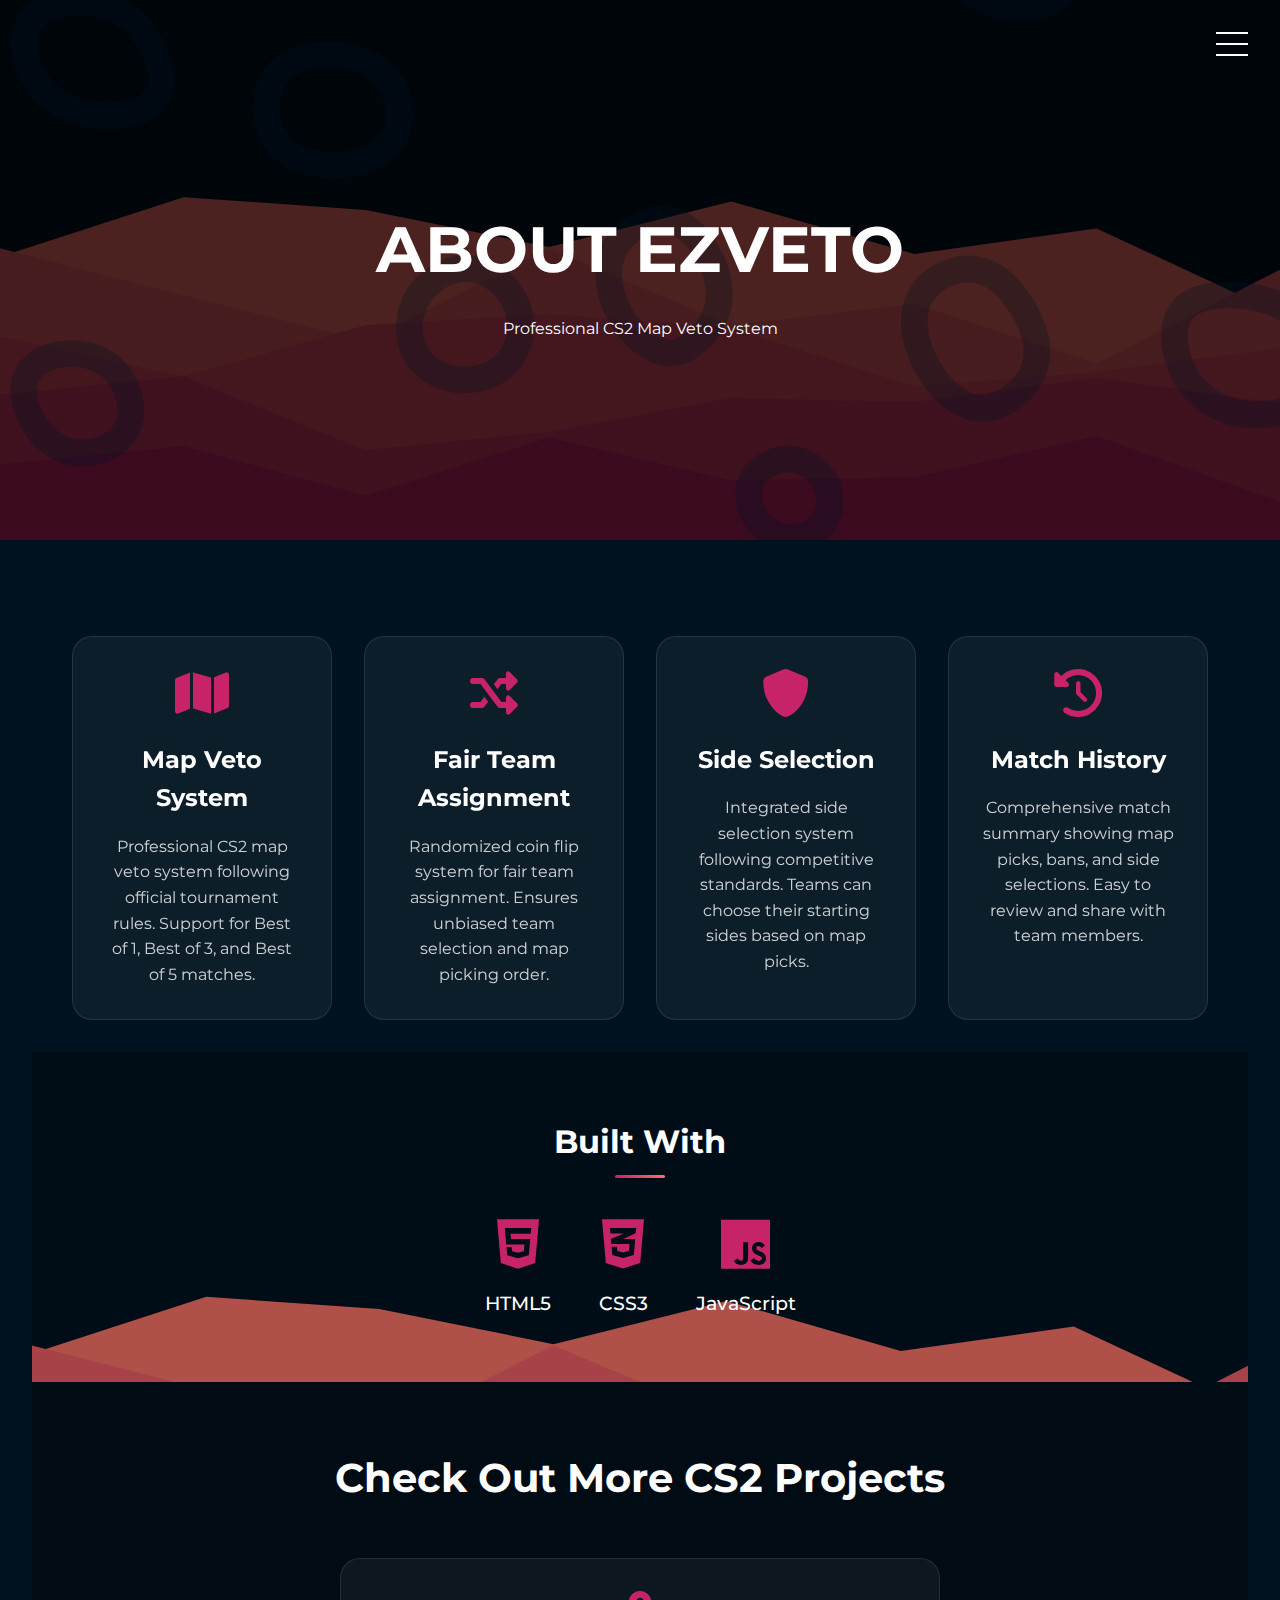
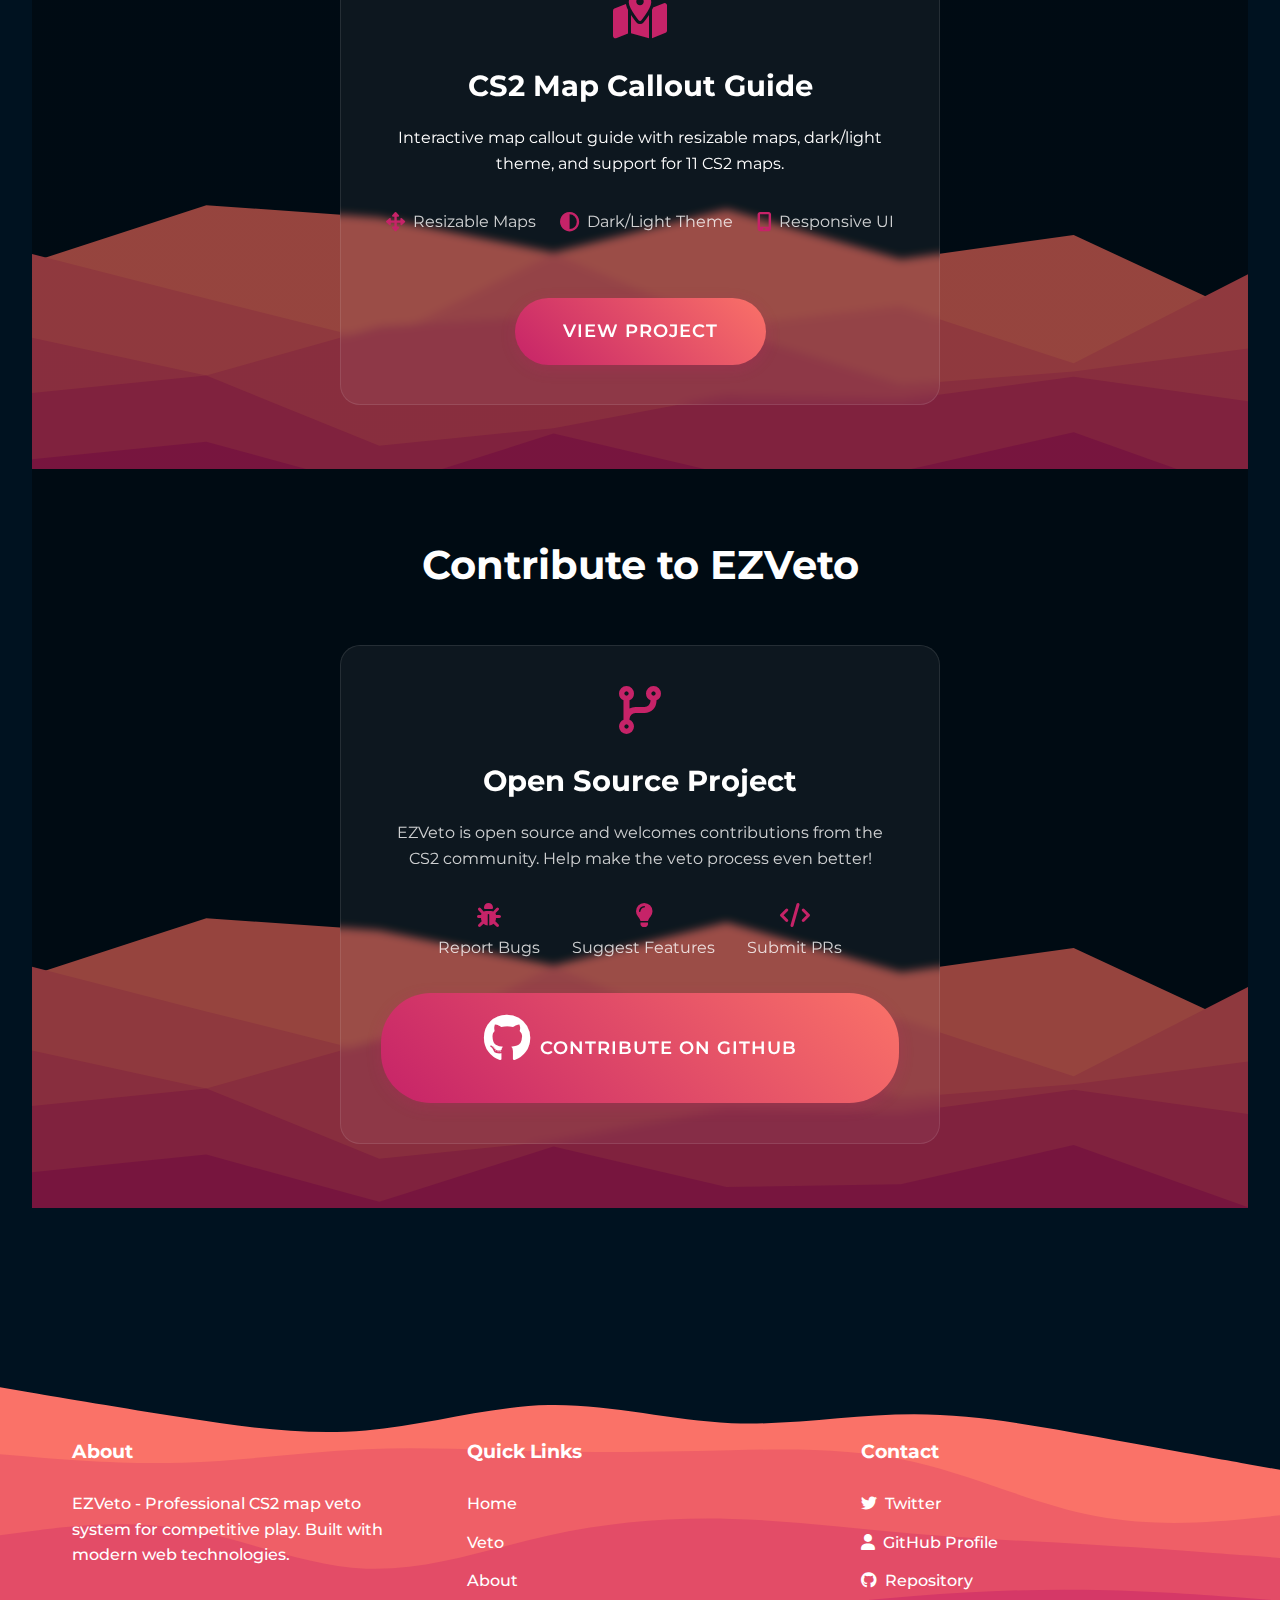
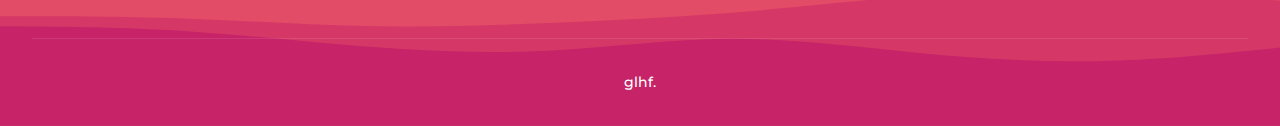
==== commit 7bf129c9: "Finetuned Edge Cases" ====
--- a/about.html
+++ b/about.html
@@ -7,6 +7,7 @@
     <link rel="stylesheet" href="styles.css">
     <link rel="stylesheet" href="https://cdnjs.cloudflare.com/ajax/libs/font-awesome/6.0.0/css/all.min.css">
     <link href="https://fonts.googleapis.com/css2?family=Montserrat:wght@400;500;600;700&display=swap" rel="stylesheet">
+    <link rel="icon" type="image/svg+xml" href="favicon.svg">
 </head>
 <body>
     <header class="hero about-hero">
@@ -110,8 +111,8 @@
                         <span>Submit PRs</span>
                     </div>
                 </div>
-                <a href="https://github.com/ShiiiivanshSingh/EZVeto" class="cta-button" target="_blank">
-                    <span><i class="fab fa-github"></i> Contribute on GitHub</span>
+                <a href="https://github.com/ShiiiivanshSingh/EZVeto" class="cta-button" target="_blank" style="display: flex; justify-content: center; align-items: center; text-align: center;">
+                    <span><i class="fab fa-github" style="color: #fff; margin-right: 8px; transform: translateY(2px);"></i>Contribute on GitHub</span>
                 </a>
             </div>
         </div>
@@ -145,5 +146,32 @@
             <p>glhf.</p>
         </div>
     </footer>
+
+    <script>
+        // Hamburger menu functionality
+        const hamburger = document.querySelector('.hamburger');
+        const menu = document.querySelector('.menu');
+
+        hamburger.addEventListener('click', () => {
+            hamburger.classList.toggle('active');
+            menu.classList.toggle('active');
+        });
+
+        // Close menu when clicking outside
+        document.addEventListener('click', (e) => {
+            if (!hamburger.contains(e.target) && !menu.contains(e.target)) {
+                hamburger.classList.remove('active');
+                menu.classList.remove('active');
+            }
+        });
+
+        // Close menu when clicking a link
+        document.querySelectorAll('.menu a').forEach(link => {
+            link.addEventListener('click', () => {
+                hamburger.classList.remove('active');
+                menu.classList.remove('active');
+            });
+        });
+    </script>
 </body>
 </html> 